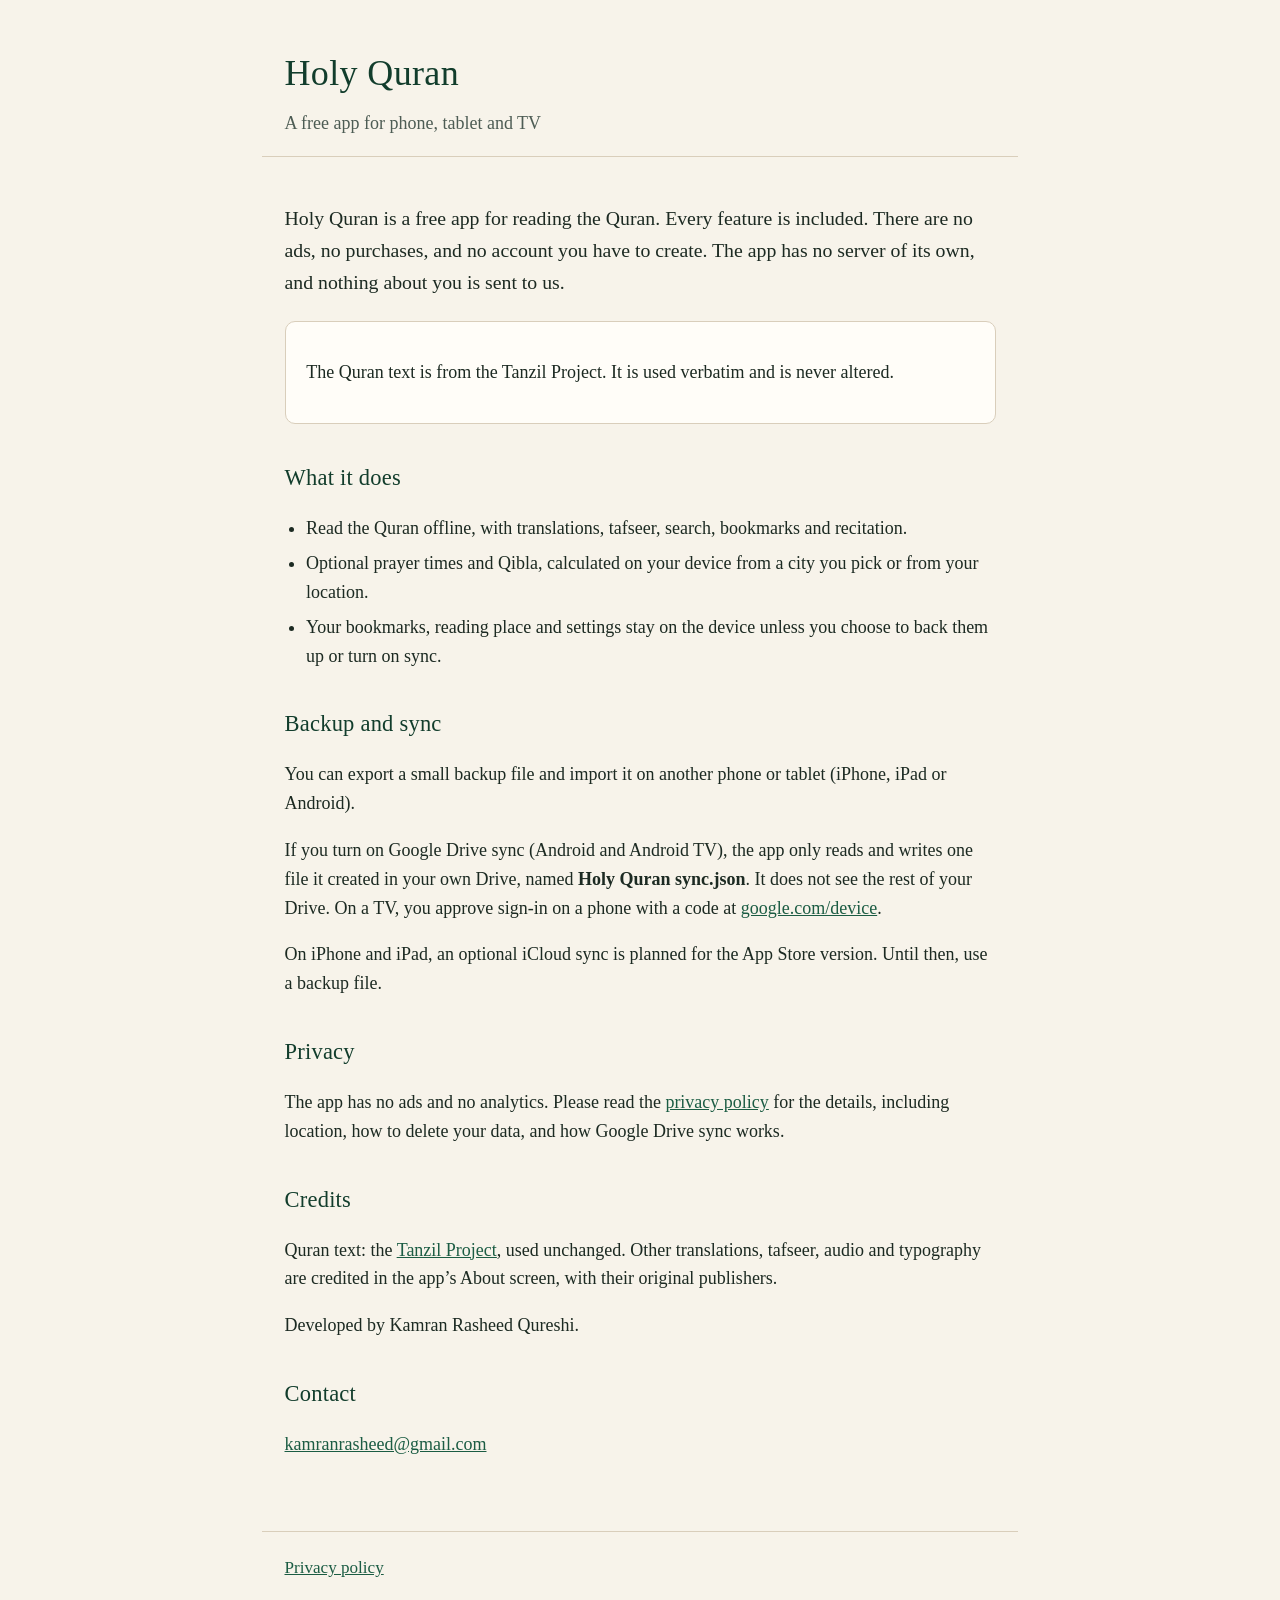
==== index.html @ 2d12dd74 "Add public home page and privacy policy for Holy Quran. These static pages are for GitHub Pages and " ====
<!DOCTYPE html>
<html lang="en">
<head>
  <meta charset="utf-8">
  <meta name="viewport" content="width=device-width, initial-scale=1">
  <title>Holy Quran — a free app</title>
  <meta name="description" content="Holy Quran is a free app for reading the Quran on phone, tablet and TV. No ads, no account required, and no server of ours.">
  <link rel="stylesheet" href="style.css">
</head>
<body>
  <header>
    <h1>Holy Quran</h1>
    <p>A free app for phone, tablet and TV</p>
  </header>
  <main>
    <p class="lead">Holy Quran is a free app for reading the Quran. Every feature is included. There are no ads, no purchases, and no account you have to create. The app has no server of its own, and nothing about you is sent to us.</p>
    <div class="card">
      <p>The Quran text is from the Tanzil Project. It is used verbatim and is never altered.</p>
    </div>
    <h2>What it does</h2>
    <ul>
      <li>Read the Quran offline, with translations, tafseer, search, bookmarks and recitation.</li>
      <li>Optional prayer times and Qibla, calculated on your device from a city you pick or from your location.</li>
      <li>Your bookmarks, reading place and settings stay on the device unless you choose to back them up or turn on sync.</li>
    </ul>
    <h2>Backup and sync</h2>
    <p>You can export a small backup file and import it on another phone or tablet (iPhone, iPad or Android).</p>
    <p>If you turn on Google Drive sync (Android and Android TV), the app only reads and writes one file it created in your own Drive, named <strong>Holy Quran sync.json</strong>. It does not see the rest of your Drive. On a TV, you approve sign-in on a phone with a code at <a href="https://www.google.com/device">google.com/device</a>.</p>
    <p>On iPhone and iPad, an optional iCloud sync is planned for the App Store version. Until then, use a backup file.</p>
    <h2>Privacy</h2>
    <p>The app has no ads and no analytics. Please read the <a href="privacy.html">privacy policy</a> for the details, including location, how to delete your data, and how Google Drive sync works.</p>
    <h2>Credits</h2>
    <p>Quran text: the <a href="https://tanzil.net">Tanzil Project</a>, used unchanged. Other translations, tafseer, audio and typography are credited in the app’s About screen, with their original publishers.</p>
    <p>Developed by Kamran Rasheed Qureshi.</p>
    <h2>Contact</h2>
    <p><a href="mailto:kamranrasheed@gmail.com">kamranrasheed@gmail.com</a></p>
  </main>
  <footer>
    <nav><a href="privacy.html">Privacy policy</a></nav>
  </footer>
</body>
</html>
---- style.css ----
:root {
  --bg: #f7f3ea;
  --ink: #1c2a22;
  --muted: #4d5c54;
  --accent: #1b5c43;
  --accent-dark: #123d2c;
  --line: #d9cebb;
  --card: #fffdf8;
}
* { box-sizing: border-box; }
html { font-size: 18px; }
body {
  margin: 0;
  color: var(--ink);
  background: var(--bg);
  font-family: Georgia, "Times New Roman", Times, serif;
  line-height: 1.6;
}
header, main, footer { max-width: 42rem; margin: 0 auto; padding: 0 1.25rem; }
header { padding-top: 2.5rem; padding-bottom: 1rem; border-bottom: 1px solid var(--line); }
header p { margin: 0.35rem 0 0; color: var(--muted); }
h1, h2 { font-weight: normal; letter-spacing: 0.01em; color: var(--accent-dark); }
h1 { font-size: 2rem; margin: 0; }
h2 { font-size: 1.25rem; margin: 2rem 0 0.6rem; }
main { padding-top: 1.5rem; padding-bottom: 3rem; }
p, li { color: var(--ink); }
.lead { font-size: 1.1rem; }
a { color: var(--accent); }
a:hover { color: var(--accent-dark); }
ul { padding-left: 1.2rem; }
li { margin: 0.35rem 0; }
.card {
  background: var(--card);
  border: 1px solid var(--line);
  border-radius: 10px;
  padding: 1rem 1.15rem;
  margin: 1.25rem 0;
}
footer {
  border-top: 1px solid var(--line);
  padding: 1.25rem 1.25rem 2.5rem;
  color: var(--muted);
  font-size: 0.95rem;
}
nav a { margin-right: 1rem; }
.updated { color: var(--muted); font-size: 0.95rem; }
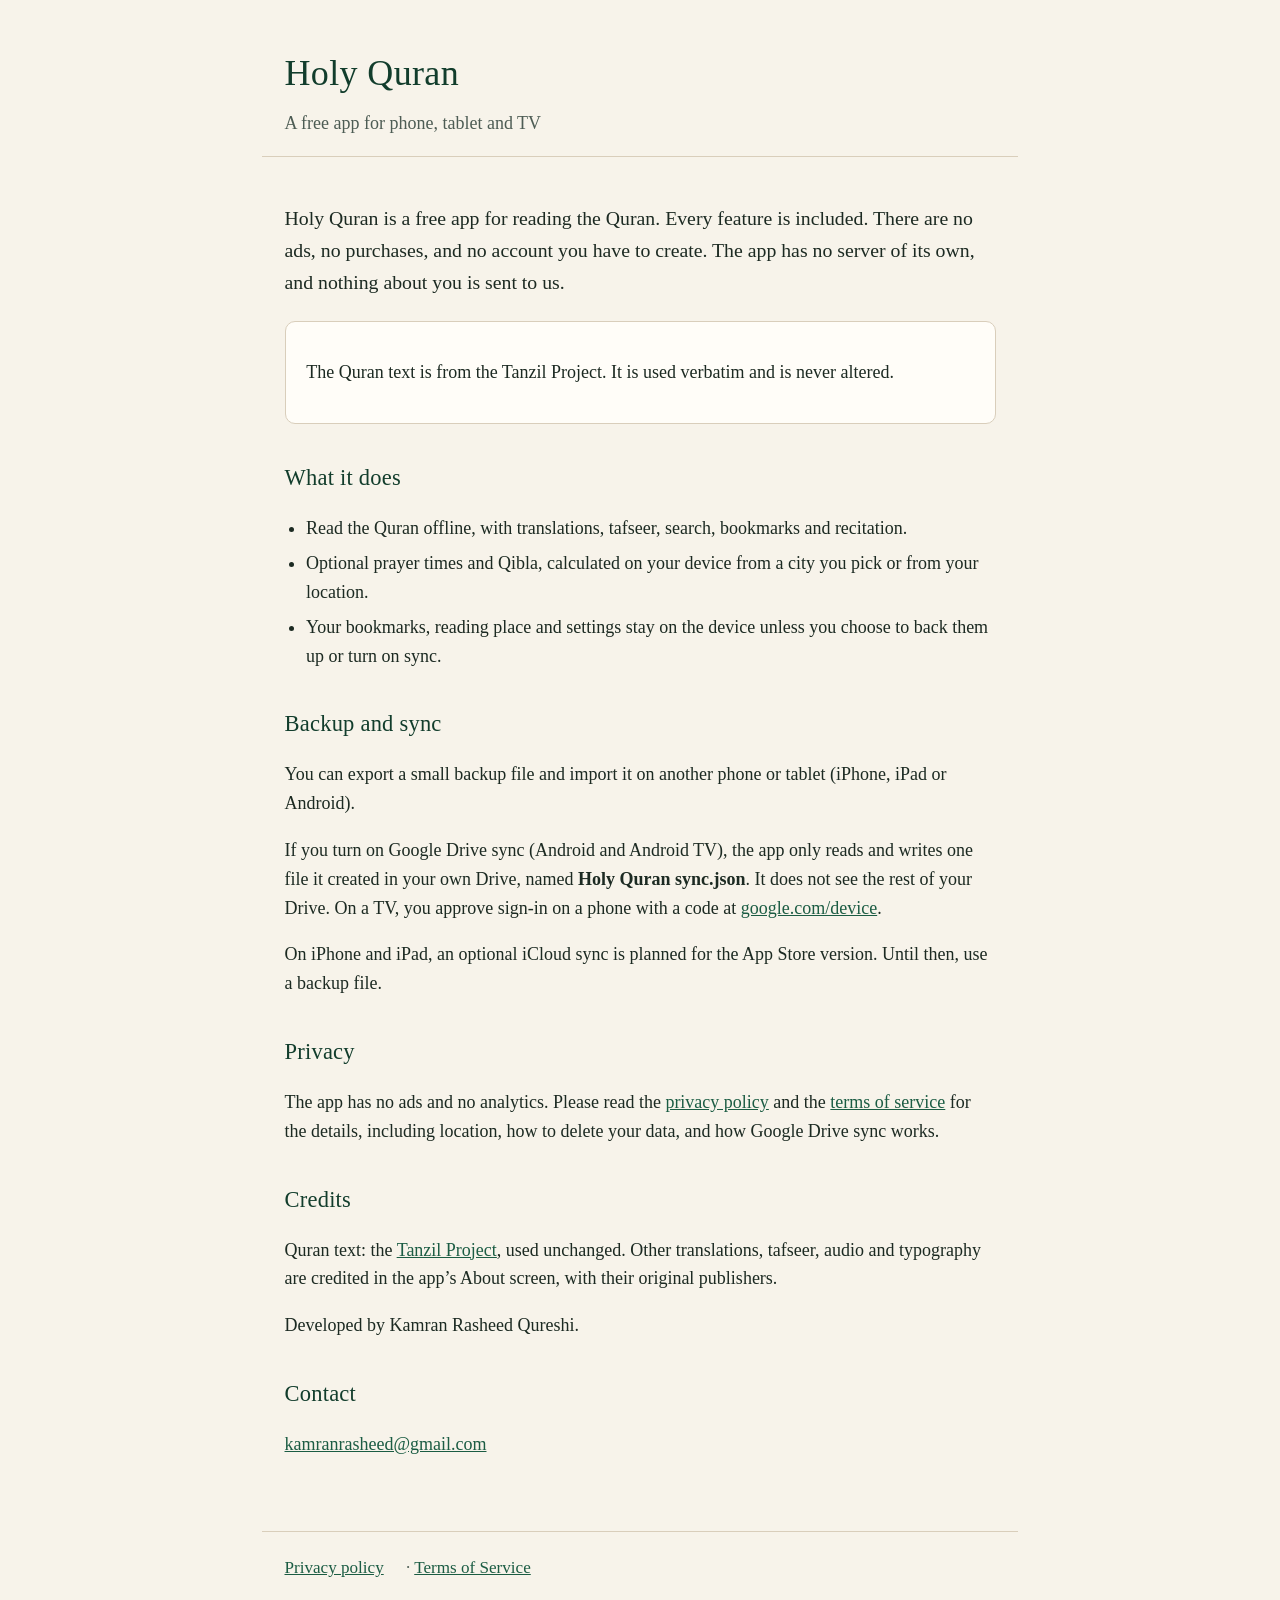
==== commit d58f6dd0: "Add a public Terms of Service page and link it from the home and privacy pages. The terms state that" ====
--- a/index.html
+++ b/index.html
@@ -28,7 +28,7 @@
     <p>If you turn on Google Drive sync (Android and Android TV), the app only reads and writes one file it created in your own Drive, named <strong>Holy Quran sync.json</strong>. It does not see the rest of your Drive. On a TV, you approve sign-in on a phone with a code at <a href="https://www.google.com/device">google.com/device</a>.</p>
     <p>On iPhone and iPad, an optional iCloud sync is planned for the App Store version. Until then, use a backup file.</p>
     <h2>Privacy</h2>
-    <p>The app has no ads and no analytics. Please read the <a href="privacy.html">privacy policy</a> for the details, including location, how to delete your data, and how Google Drive sync works.</p>
+    <p>The app has no ads and no analytics. Please read the <a href="privacy.html">privacy policy</a> and the <a href="terms.html">terms of service</a> for the details, including location, how to delete your data, and how Google Drive sync works.</p>
     <h2>Credits</h2>
     <p>Quran text: the <a href="https://tanzil.net">Tanzil Project</a>, used unchanged. Other translations, tafseer, audio and typography are credited in the app’s About screen, with their original publishers.</p>
     <p>Developed by Kamran Rasheed Qureshi.</p>
@@ -36,7 +36,7 @@
     <p><a href="mailto:kamranrasheed@gmail.com">kamranrasheed@gmail.com</a></p>
   </main>
   <footer>
-    <nav><a href="privacy.html">Privacy policy</a></nav>
+    <nav><a href="privacy.html">Privacy policy</a> · <a href="terms.html">Terms of Service</a></nav>
   </footer>
 </body>
 </html>
